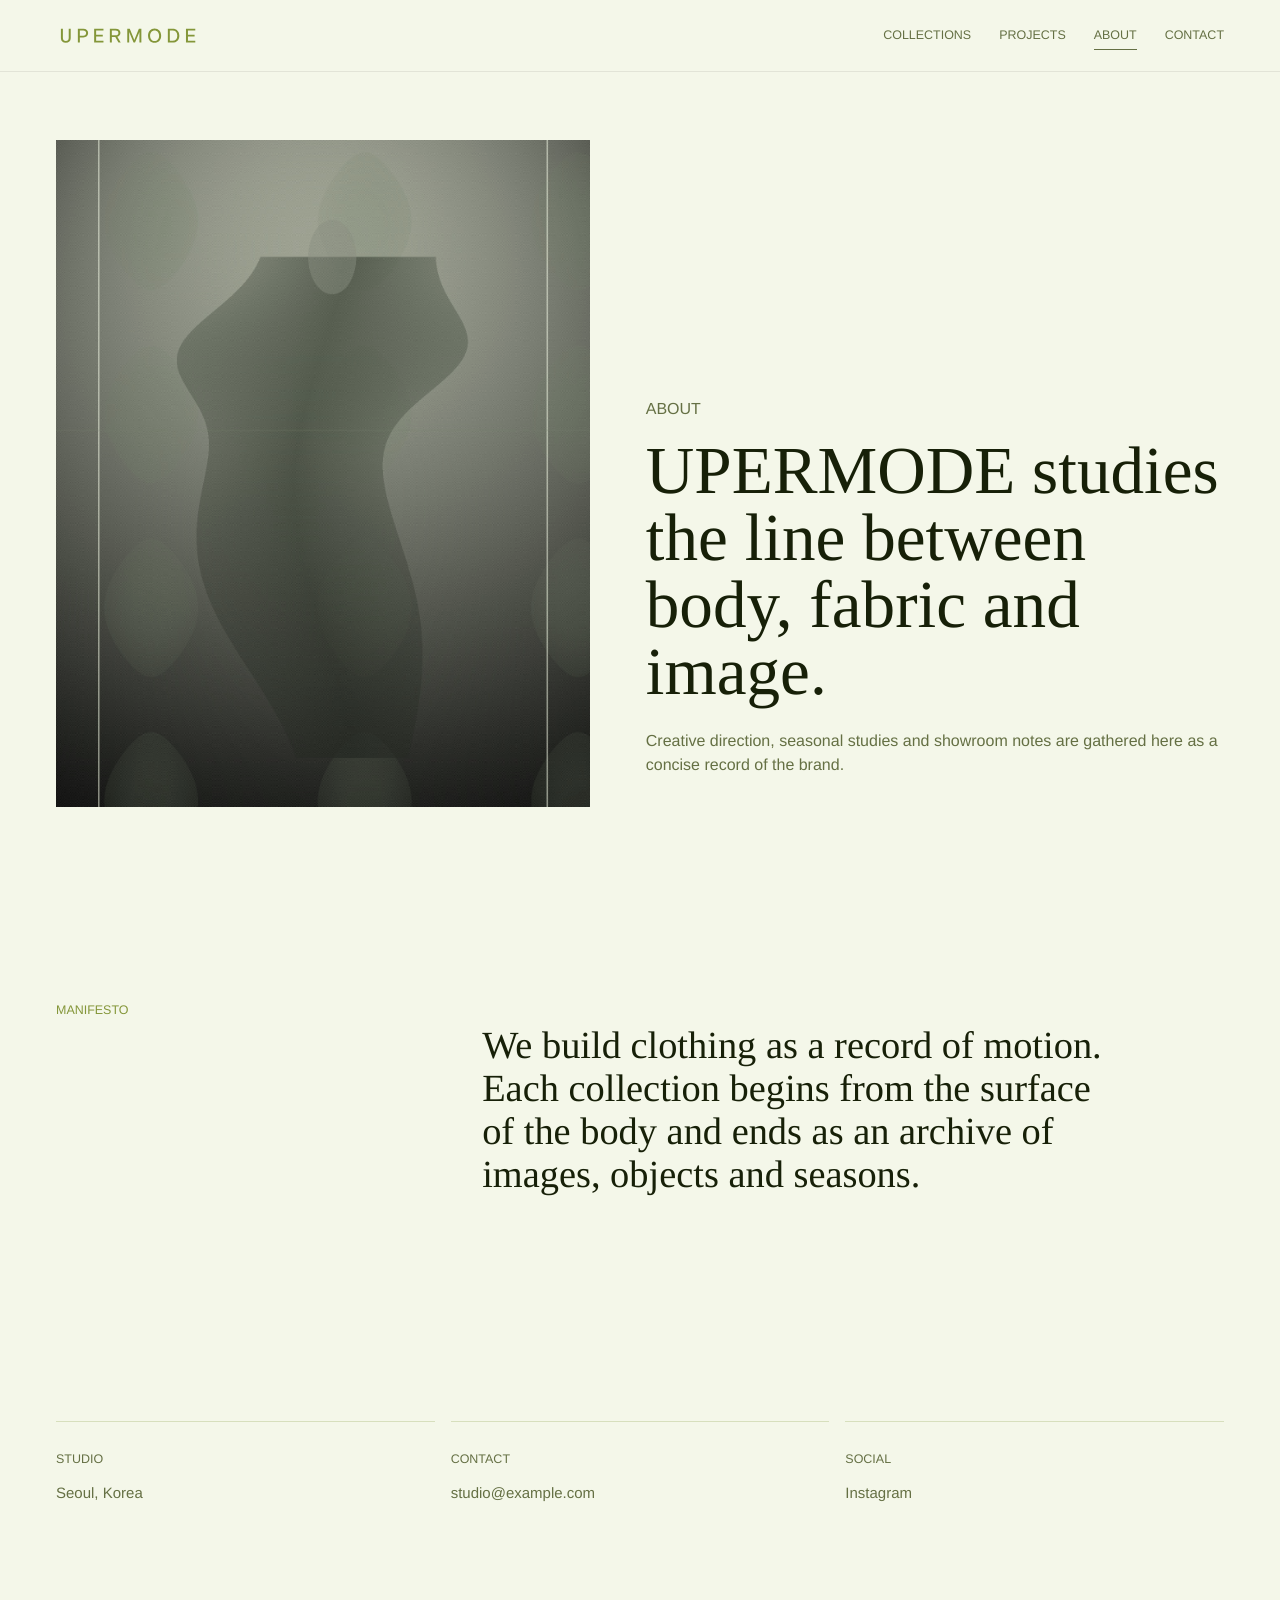
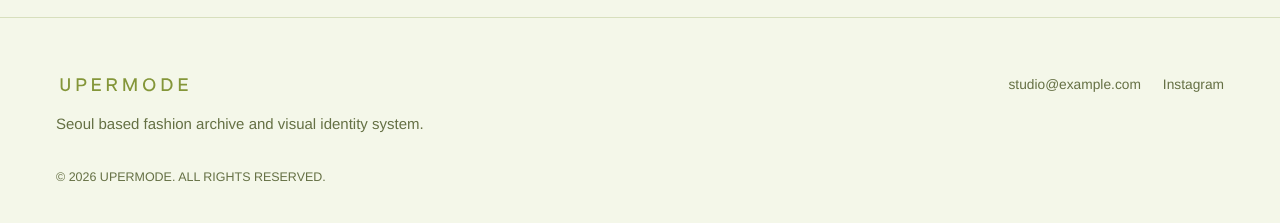
==== about/index.html @ 3949fc11 "Initial fashion archive website" ====
<!doctype html>
<html lang="ko">
  <head>
    <meta charset="utf-8">
    <meta name="viewport" content="width=device-width, initial-scale=1">
    <meta name="description" content="About UPERMODE fashion archive.">
    <title>About | UPERMODE</title>
    <link rel="stylesheet" href="../assets/css/styles.css">
  </head>
  <body data-page="about">
    <a class="skip-link" href="#main">본문으로 이동</a>

    <header class="site-header" data-header>
      <a class="brand-mark" href="../index.html" aria-label="UPERMODE home">
        <img src="../assets/brand/logo.svg" alt="UPERMODE">
      </a>
      <button class="menu-toggle" type="button" aria-expanded="false" aria-controls="site-menu" data-menu-toggle>
        <span></span>
        <span></span>
      </button>
      <nav class="site-nav" id="site-menu" data-menu>
        <a href="../collections/">Collections</a>
        <a href="../projects/">Projects</a>
        <a href="./" aria-current="page">About</a>
        <a href="#contact">Contact</a>
      </nav>
    </header>

    <main id="main">
      <section class="about-hero">
        <div class="about-hero__media reveal">
          <img src="../assets/images/about-studio.jpg" alt="UPERMODE studio image">
        </div>
        <div class="about-hero__text reveal">
          <p class="eyebrow">About</p>
          <h1>UPERMODE studies the line between body, fabric and image.</h1>
          <p>
            Creative direction, seasonal studies and showroom notes are gathered here as a
            concise record of the brand.
          </p>
        </div>
      </section>

      <section class="section manifesto" aria-label="Brand manifesto">
        <p class="section-kicker reveal">Manifesto</p>
        <div class="manifesto__copy reveal">
          <p>
            We build clothing as a record of motion. Each collection begins from the surface
            of the body and ends as an archive of images, objects and seasons.
          </p>
        </div>
      </section>

      <section class="section info-grid" aria-label="Brand information">
        <div class="info-block reveal">
          <p class="eyebrow">Studio</p>
          <p>Seoul, Korea</p>
        </div>
        <div class="info-block reveal">
          <p class="eyebrow">Contact</p>
          <p><a href="mailto:studio@example.com">studio@example.com</a></p>
        </div>
        <div class="info-block reveal">
          <p class="eyebrow">Social</p>
          <p><a href="https://instagram.com" target="_blank" rel="noreferrer">Instagram</a></p>
        </div>
      </section>
    </main>

    <footer class="site-footer" id="contact">
      <div>
        <img src="../assets/brand/logo.svg" alt="UPERMODE" class="footer-logo">
        <p>Seoul based fashion archive and visual identity system.</p>
      </div>
      <div class="footer-links">
        <a href="mailto:studio@example.com">studio@example.com</a>
        <a href="https://instagram.com" target="_blank" rel="noreferrer">Instagram</a>
      </div>
      <p class="copyright">© <span data-year></span> UPERMODE. All rights reserved.</p>
    </footer>

    <script src="../assets/js/site.js"></script>
  </body>
</html>
---- assets/css/styles.css ----
:root {
  --color-bg: #f4f7e9;
  --color-bg-rgb: 244, 247, 233;
  --color-panel: #fbfcf2;
  --color-text: #172008;
  --color-muted: #657044;
  --color-line: #d7dfbd;
  --color-accent: #849639;
  --color-accent-soft: #b8c875;
  --image-filter: saturate(0.84) sepia(0.18) hue-rotate(34deg);
  --font-sans: "Helvetica Neue", Arial, "Noto Sans KR", sans-serif;
  --font-serif: "Times New Roman", Times, "Noto Serif KR", serif;
  --header-height: 72px;
  --page-space: 56px;
}

*,
*::before,
*::after {
  box-sizing: border-box;
}

html {
  scroll-behavior: smooth;
  background: var(--color-bg);
}

body {
  margin: 0;
  background: var(--color-bg);
  color: var(--color-text);
  font-family: var(--font-sans);
  font-size: 15px;
  line-height: 1.55;
  text-rendering: geometricPrecision;
}

body.is-menu-open {
  overflow: hidden;
}

img {
  display: block;
  width: 100%;
  height: auto;
}

:where(.hero__image, .detail-hero > img, .image-card img, .project-tile img, .project-entry img, .collection-card img, .about-hero__media img) {
  filter: var(--image-filter);
}

a {
  color: inherit;
  text-decoration: none;
}

p,
h1,
h2,
h3,
figure {
  margin: 0;
}

h1,
h2 {
  font-weight: 400;
  line-height: 1;
}

h1 {
  font-family: var(--font-serif);
  font-size: 5.8rem;
}

h2 {
  font-family: var(--font-serif);
  font-size: 2.8rem;
}

button {
  color: inherit;
  font: inherit;
}

.skip-link {
  position: fixed;
  top: 12px;
  left: 12px;
  z-index: 100;
  transform: translateY(-160%);
  background: var(--color-text);
  color: var(--color-bg);
  padding: 10px 14px;
}

.skip-link:focus {
  transform: translateY(0);
}

.site-header {
  position: fixed;
  top: 0;
  left: 0;
  z-index: 50;
  display: flex;
  align-items: center;
  justify-content: space-between;
  width: 100%;
  height: var(--header-height);
  padding: 0 var(--page-space);
  background: rgba(var(--color-bg-rgb), 0.86);
  border-bottom: 1px solid rgba(17, 17, 17, 0.08);
  backdrop-filter: blur(18px);
  transition: background 220ms ease, border-color 220ms ease;
}

.site-header.is-scrolled {
  background: rgba(var(--color-bg-rgb), 0.96);
  border-color: var(--color-line);
}

.brand-mark {
  display: inline-flex;
  align-items: center;
  width: 146px;
}

.brand-mark img,
.footer-logo {
  height: auto;
}

.site-nav {
  display: flex;
  align-items: center;
  gap: 28px;
  color: var(--color-muted);
  font-size: 0.78rem;
  text-transform: uppercase;
}

.site-nav a {
  position: relative;
  padding: 8px 0;
}

.site-nav a::after {
  position: absolute;
  right: 0;
  bottom: 3px;
  left: 0;
  height: 1px;
  background: currentColor;
  content: "";
  transform: scaleX(0);
  transform-origin: right;
  transition: transform 220ms ease;
}

.site-nav a:hover::after,
.site-nav a:focus-visible::after,
.site-nav a[aria-current="page"]::after {
  transform: scaleX(1);
  transform-origin: left;
}

.menu-toggle {
  display: none;
}

.hero {
  position: relative;
  min-height: 92svh;
  overflow: hidden;
}

.hero__image,
.detail-hero > img {
  position: absolute;
  inset: 0;
  width: 100%;
  height: 100%;
  object-fit: cover;
}

.media-veil::after {
  position: absolute;
  inset: 0;
  pointer-events: none;
  background: linear-gradient(
    180deg,
    rgba(10, 10, 10, 0.18) 0%,
    rgba(10, 10, 10, 0.02) 42%,
    rgba(10, 10, 10, 0.58) 100%
  );
  content: "";
}

.hero__content,
.detail-hero__text {
  position: absolute;
  z-index: 1;
  left: var(--page-space);
  bottom: 68px;
  max-width: 740px;
  color: #ffffff;
}

.hero__content p:last-child,
.detail-hero__text p:last-child {
  max-width: 500px;
  margin-top: 20px;
  color: rgba(255, 255, 255, 0.78);
  font-size: 1rem;
}

.hero__cue {
  position: absolute;
  right: var(--page-space);
  bottom: 68px;
  z-index: 1;
  color: rgba(255, 255, 255, 0.76);
  font-size: 0.78rem;
  text-transform: uppercase;
}

.section {
  padding: 112px var(--page-space);
}

.section-heading {
  display: flex;
  align-items: end;
  justify-content: space-between;
  gap: 32px;
  margin-bottom: 36px;
}

.eyebrow,
.section-kicker,
figcaption,
.archive-row,
.project-tile span,
.project-entry span,
.copyright {
  font-size: 0.78rem;
  text-transform: uppercase;
}

.eyebrow,
.section-kicker {
  color: var(--color-accent);
}

.intro-grid,
.detail-copy,
.manifesto {
  display: grid;
  grid-template-columns: minmax(160px, 0.34fr) minmax(0, 0.66fr);
  gap: 44px;
}

.intro-grid__copy,
.detail-copy > div,
.manifesto__copy {
  max-width: 900px;
}

.intro-grid__copy p,
.detail-copy p,
.about-hero__text p,
.manifesto__copy p {
  max-width: 620px;
  margin-top: 24px;
  color: var(--color-muted);
  font-size: 1rem;
}

.image-grid {
  display: grid;
  grid-template-columns: repeat(12, minmax(0, 1fr));
  gap: 16px;
}

.image-card {
  grid-column: span 4;
}

.image-card--tall {
  grid-row: span 2;
}

.image-card--wide {
  grid-column: span 8;
}

.image-card img {
  aspect-ratio: 3 / 4;
  object-fit: cover;
  background: var(--color-line);
}

.image-card--wide img {
  aspect-ratio: 16 / 10;
}

.image-card--tall img {
  aspect-ratio: 4 / 5;
}

figcaption {
  display: flex;
  justify-content: space-between;
  margin-top: 9px;
  color: var(--color-muted);
}

.archive-list {
  border-top: 1px solid var(--color-line);
}

.archive-row {
  display: grid;
  grid-template-columns: 1.2fr 1fr auto;
  gap: 24px;
  align-items: center;
  min-height: 74px;
  border-bottom: 1px solid var(--color-line);
  color: var(--color-muted);
}

.archive-row span:first-child {
  color: var(--color-text);
  font-family: var(--font-serif);
  font-size: 1.8rem;
  text-transform: none;
}

.archive-row span:last-child {
  color: var(--color-accent);
}

.project-grid,
.project-index,
.collection-index,
.info-grid {
  display: grid;
  grid-template-columns: repeat(3, minmax(0, 1fr));
  gap: 16px;
}

.project-tile,
.project-entry,
.collection-card a,
.info-block {
  display: block;
  border-top: 1px solid var(--color-line);
  padding-top: 16px;
}

.project-tile img,
.project-entry img,
.collection-card img {
  aspect-ratio: 4 / 5;
  object-fit: cover;
  margin-bottom: 14px;
  background: var(--color-line);
}

.project-tile span,
.project-entry span {
  color: var(--color-text);
}

.project-entry p,
.collection-card p,
.info-block p {
  margin-top: 12px;
  color: var(--color-muted);
}

.collection-card h2 {
  margin-top: 12px;
  font-size: 2.1rem;
}

.page-hero {
  display: flex;
  align-items: flex-end;
  min-height: 58svh;
  padding: 150px var(--page-space) 72px;
}

.page-hero__text {
  max-width: 780px;
}

.page-hero h1 {
  margin-top: 12px;
}

.page-hero p:last-child {
  max-width: 520px;
  margin-top: 20px;
  color: var(--color-muted);
}

.detail-hero {
  position: relative;
  min-height: 88svh;
  overflow: hidden;
}

.detail-meta {
  display: grid;
  grid-template-columns: 0.65fr 0.65fr 1.7fr;
  gap: 18px;
  padding-top: 42px;
  padding-bottom: 42px;
  border-bottom: 1px solid var(--color-line);
}

.detail-meta div {
  border-top: 1px solid var(--color-line);
  padding-top: 16px;
}

.detail-meta p:last-child {
  margin-top: 8px;
  color: var(--color-muted);
}

.about-hero {
  display: grid;
  grid-template-columns: minmax(0, 0.48fr) minmax(0, 0.52fr);
  gap: 56px;
  align-items: end;
  min-height: 96svh;
  padding: 140px var(--page-space) 82px;
}

.about-hero__media img {
  aspect-ratio: 4 / 5;
  object-fit: cover;
}

.about-hero__text {
  padding-bottom: 28px;
}

.about-hero h1 {
  margin-top: 14px;
  font-size: 4.2rem;
}

.manifesto__copy p {
  color: var(--color-text);
  font-family: var(--font-serif);
  font-size: 2.4rem;
  line-height: 1.12;
}

.site-footer {
  display: grid;
  grid-template-columns: 1fr auto;
  gap: 32px;
  padding: 56px var(--page-space) 36px;
  border-top: 1px solid var(--color-line);
  color: var(--color-muted);
}

.footer-logo {
  width: 138px;
  margin-bottom: 18px;
}

.footer-links {
  display: flex;
  gap: 22px;
  align-items: start;
  font-size: 0.86rem;
}

.copyright {
  grid-column: 1 / -1;
  color: var(--color-muted);
}

.reveal {
  opacity: 0;
  transform: translateY(18px);
  transition: opacity 700ms ease, transform 700ms ease;
}

.reveal.is-visible {
  opacity: 1;
  transform: translateY(0);
}

@media (prefers-reduced-motion: reduce) {
  *,
  *::before,
  *::after {
    scroll-behavior: auto !important;
    transition-duration: 1ms !important;
  }

  .reveal {
    opacity: 1;
    transform: none;
  }
}

@media (max-width: 980px) {
  :root {
    --page-space: 28px;
  }

  h1 {
    font-size: 4.2rem;
  }

  h2 {
    font-size: 2.25rem;
  }

  .project-grid,
  .project-index,
  .collection-index,
  .info-grid {
    grid-template-columns: 1fr 1fr;
  }

  .image-card,
  .image-card--wide {
    grid-column: span 6;
  }

  .about-hero {
    grid-template-columns: 1fr;
    min-height: auto;
  }

  .about-hero h1 {
    font-size: 3.3rem;
  }
}

@media (max-width: 720px) {
  :root {
    --header-height: 64px;
    --page-space: 18px;
  }

  body {
    font-size: 14px;
  }

  h1 {
    font-size: 3.15rem;
  }

  h2 {
    font-size: 2rem;
  }

  .site-header {
    padding-right: 18px;
    padding-left: 18px;
    backdrop-filter: none;
  }

  .brand-mark {
    width: 126px;
  }

  .menu-toggle {
    position: relative;
    z-index: 70;
    display: grid;
    width: 42px;
    height: 42px;
    place-items: center;
    border: 0;
    background: transparent;
    cursor: pointer;
  }

  .menu-toggle span {
    width: 21px;
    height: 1px;
    background: currentColor;
    transition: transform 220ms ease;
  }

  .menu-toggle[aria-expanded="true"] span:first-child {
    transform: translateY(4px) rotate(38deg);
  }

  .menu-toggle[aria-expanded="true"] span:last-child {
    transform: translateY(-4px) rotate(-38deg);
  }

  .site-nav {
    position: fixed;
    top: 0;
    right: 0;
    bottom: 0;
    left: 0;
    z-index: 60;
    display: flex;
    flex-direction: column;
    align-items: flex-start;
    justify-content: flex-end;
    min-height: 100svh;
    gap: 16px;
    padding: 110px 18px 34px;
    background: var(--color-bg);
    color: var(--color-text);
    font-family: var(--font-serif);
    font-size: 2.65rem;
    text-transform: none;
    transform: translateY(-100%);
    transition: transform 260ms ease;
  }

  .site-nav.is-open {
    transform: translateY(0);
  }

  .hero {
    min-height: 91svh;
  }

  .hero__content,
  .detail-hero__text {
    right: 18px;
    bottom: 84px;
    left: 18px;
  }

  .hero__cue {
    right: auto;
    bottom: 34px;
    left: 18px;
  }

  .section {
    padding-top: 74px;
    padding-bottom: 74px;
  }

  .section-heading,
  .intro-grid,
  .detail-copy,
  .manifesto {
    display: block;
  }

  .section-heading h2,
  .intro-grid__copy,
  .detail-copy > div,
  .manifesto__copy {
    margin-top: 14px;
  }

  .image-grid {
    display: block;
  }

  .image-card + .image-card {
    margin-top: 24px;
  }

  .image-card img,
  .image-card--wide img,
  .image-card--tall img {
    aspect-ratio: 4 / 5;
  }

  .archive-row {
    grid-template-columns: 1fr auto;
    gap: 10px;
    min-height: 82px;
  }

  .archive-row span:nth-child(2) {
    grid-column: 1 / -1;
    order: 3;
  }

  .archive-row span:first-child {
    font-size: 1.45rem;
  }

  .project-grid,
  .project-index,
  .collection-index,
  .info-grid,
  .detail-meta {
    grid-template-columns: 1fr;
  }

  .page-hero {
    min-height: 50svh;
    padding-top: 126px;
    padding-bottom: 54px;
  }

  .detail-hero {
    min-height: 82svh;
  }

  .about-hero {
    gap: 34px;
    padding-top: 112px;
    padding-bottom: 64px;
  }

  .about-hero h1 {
    font-size: 2.65rem;
  }

  .manifesto__copy p {
    font-size: 1.8rem;
  }

  .site-footer {
    grid-template-columns: 1fr;
  }

  .footer-links {
    display: grid;
    gap: 10px;
  }
}
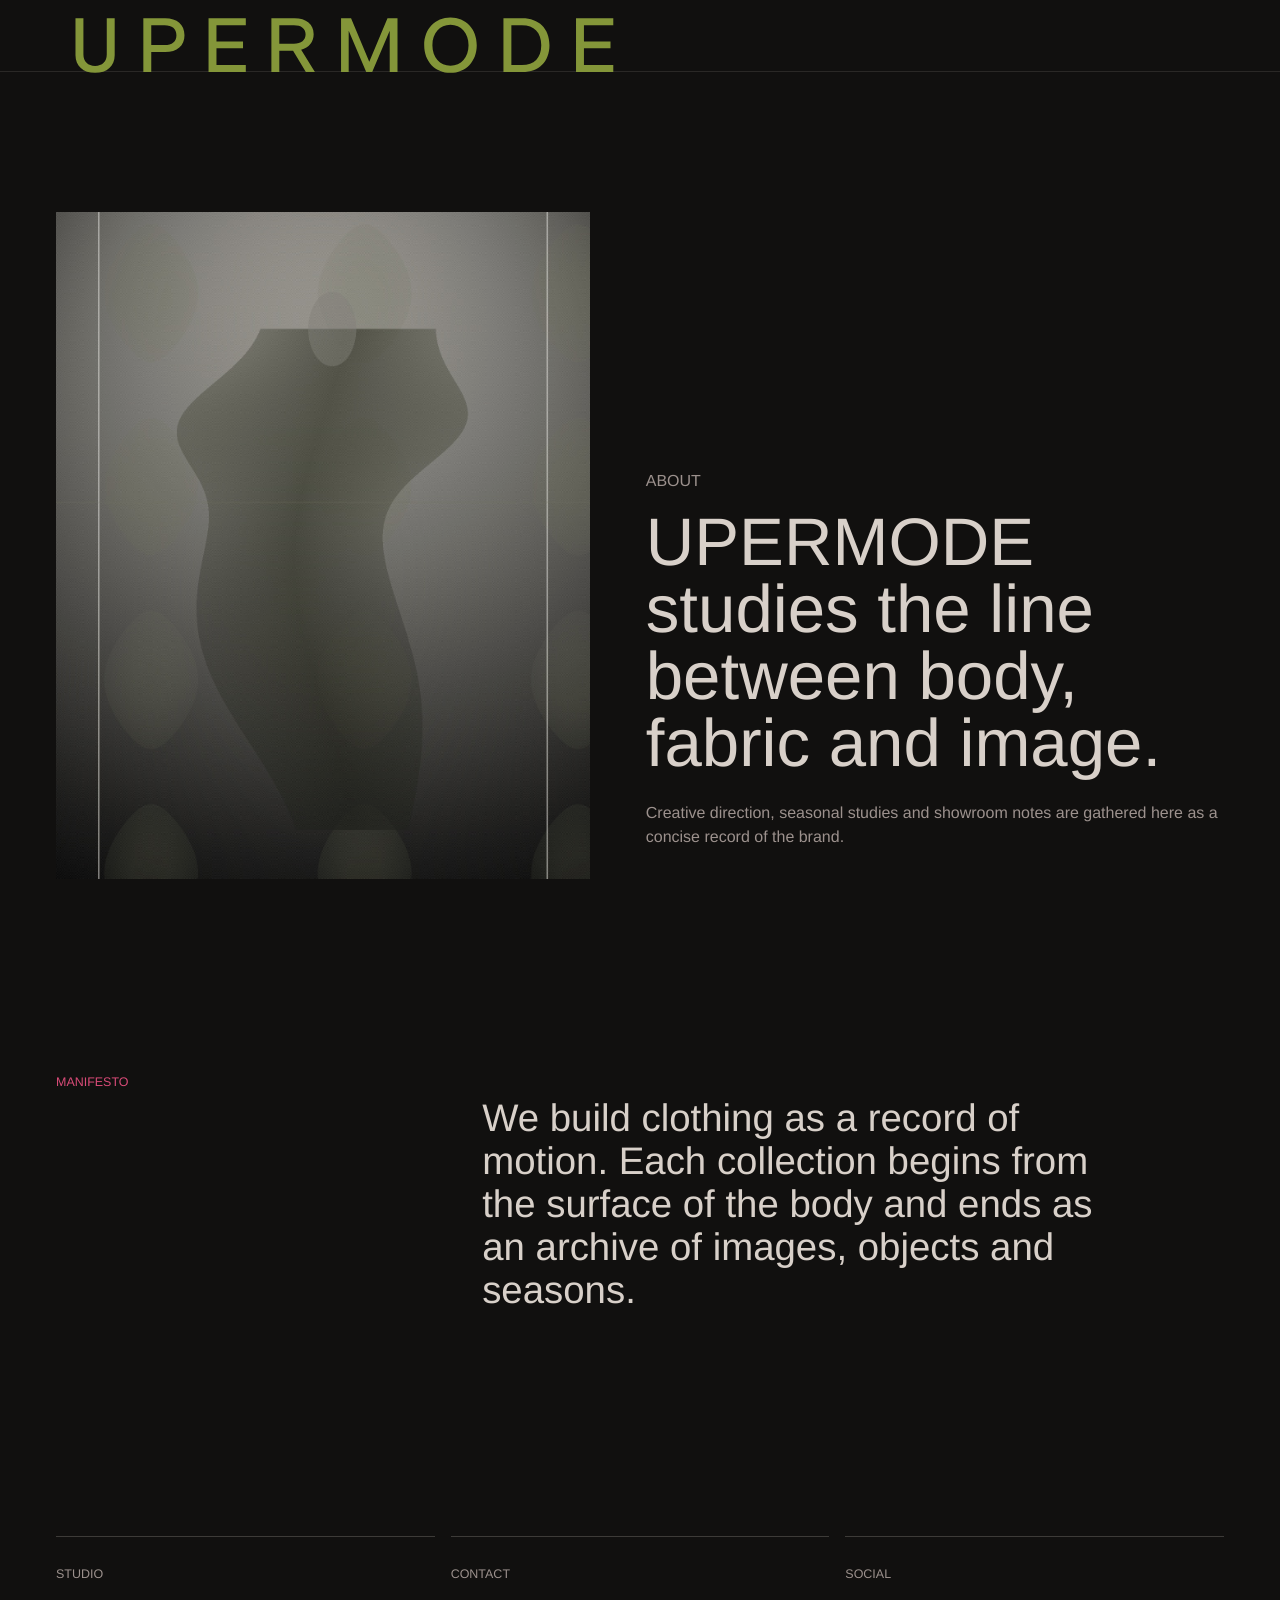
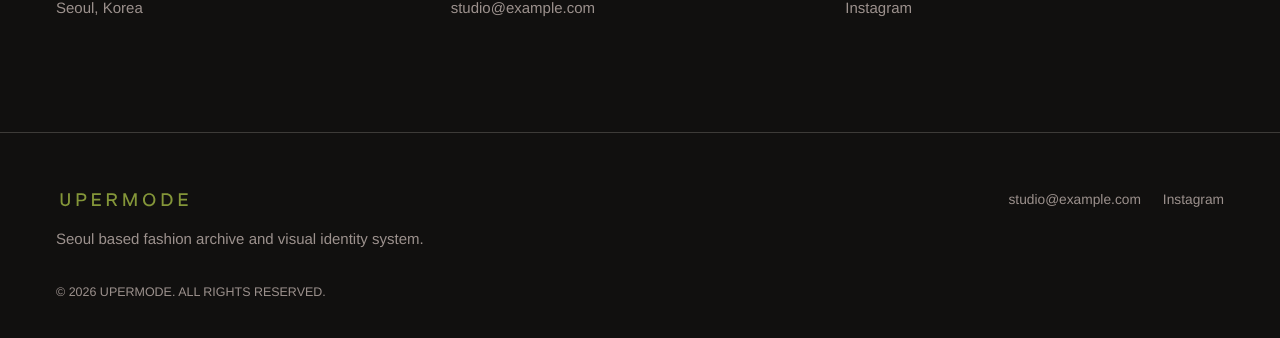
==== commit 782dcfa0: "Retone site to match hero image" ====
--- a/about/index.html
+++ b/about/index.html
@@ -5,7 +5,7 @@
     <meta name="viewport" content="width=device-width, initial-scale=1">
     <meta name="description" content="About UPERMODE fashion archive.">
     <title>About | UPERMODE</title>
-    <link rel="stylesheet" href="../assets/css/styles.css">
+    <link rel="stylesheet" href="../assets/css/styles.css?v=tone-20260612">
   </head>
   <body data-page="about">
     <a class="skip-link" href="#main">본문으로 이동</a>
--- a/assets/css/styles.css
+++ b/assets/css/styles.css
@@ -1,15 +1,14 @@
 :root {
-  --color-bg: #f4f7e9;
-  --color-bg-rgb: 244, 247, 233;
-  --color-panel: #fbfcf2;
-  --color-text: #172008;
-  --color-muted: #657044;
-  --color-line: #d7dfbd;
-  --color-accent: #849639;
-  --color-accent-soft: #b8c875;
-  --image-filter: saturate(0.84) sepia(0.18) hue-rotate(34deg);
-  --font-sans: "Helvetica Neue", Arial, "Noto Sans KR", sans-serif;
-  --font-serif: "Times New Roman", Times, "Noto Serif KR", serif;
+  --color-bg: #11100f;
+  --color-bg-rgb: 17, 16, 15;
+  --color-panel: #181514;
+  --color-text: #d8d0c9;
+  --color-muted: #9c918d;
+  --color-line: rgba(216, 208, 201, 0.22);
+  --color-accent: #d94b78;
+  --color-accent-soft: #7d2f48;
+  --image-filter: saturate(0.96) contrast(1.04) brightness(0.94);
+  --font-sans: "Helvetica Neue", Arial, "Pretendard", "Noto Sans KR", sans-serif;
   --header-height: 72px;
   --page-space: 56px;
 }
@@ -39,13 +38,18 @@
   overflow: hidden;
 }
 
+body.is-home {
+  background: var(--color-bg);
+  color: #d8d0c9;
+}
+
 img {
   display: block;
   width: 100%;
   height: auto;
 }
 
-:where(.hero__image, .detail-hero > img, .image-card img, .project-tile img, .project-entry img, .collection-card img, .about-hero__media img) {
+:where(.detail-hero > img, .image-card img, .project-tile img, .project-entry img, .collection-card img, .about-hero__media img) {
   filter: var(--image-filter);
 }
 
@@ -64,17 +68,17 @@
 
 h1,
 h2 {
-  font-weight: 400;
+  font-weight: 500;
   line-height: 1;
 }
 
 h1 {
-  font-family: var(--font-serif);
+  font-family: var(--font-sans);
   font-size: 5.8rem;
 }
 
 h2 {
-  font-family: var(--font-serif);
+  font-family: var(--font-sans);
   font-size: 2.8rem;
 }
 
@@ -98,41 +102,92 @@
   transform: translateY(0);
 }
 
+.visually-hidden {
+  position: absolute;
+  width: 1px;
+  height: 1px;
+  overflow: hidden;
+  clip: rect(0 0 0 0);
+  white-space: nowrap;
+}
+
 .site-header {
-  position: fixed;
+  position: sticky;
   top: 0;
-  left: 0;
   z-index: 50;
-  display: flex;
+  display: grid;
+  grid-template-columns: 1fr auto 1fr;
   align-items: center;
-  justify-content: space-between;
   width: 100%;
   height: var(--header-height);
   padding: 0 var(--page-space);
-  background: rgba(var(--color-bg-rgb), 0.86);
-  border-bottom: 1px solid rgba(17, 17, 17, 0.08);
-  backdrop-filter: blur(18px);
+  background: var(--color-bg);
+  border-bottom: 1px solid rgba(216, 208, 201, 0.12);
   transition: background 220ms ease, border-color 220ms ease;
 }
 
 .site-header.is-scrolled {
-  background: rgba(var(--color-bg-rgb), 0.96);
-  border-color: var(--color-line);
-}
-
-.brand-mark {
+  background: var(--color-bg);
+  border-color: rgba(216, 208, 201, 0.18);
+}
+
+.header-wordmark img,
+.footer-logo {
+  height: auto;
+}
+
+.header-categories {
+  display: flex;
+  align-items: center;
+  justify-self: start;
+  gap: 24px;
+  color: #d8d0c9;
+  font-size: 0.78rem;
+  text-transform: uppercase;
+}
+
+.header-categories a {
+  padding: 8px 0;
+}
+
+.header-wordmark {
   display: inline-flex;
   align-items: center;
-  width: 146px;
-}
-
-.brand-mark img,
-.footer-logo {
-  height: auto;
+  width: clamp(48px, 5vw, 72px);
+  justify-self: center;
+}
+
+.header-wordmark img {
+  filter: none;
+}
+
+.header-actions {
+  display: flex;
+  align-items: center;
+  justify-self: end;
+  gap: 20px;
+  color: #d8d0c9;
+}
+
+.header-actions a {
+  display: grid;
+  width: 28px;
+  height: 28px;
+  place-items: center;
+}
+
+.header-actions svg {
+  width: 100%;
+  height: 100%;
+  fill: none;
+  stroke: currentColor;
+  stroke-width: 1.45;
+  stroke-linecap: round;
+  stroke-linejoin: round;
 }
 
 .site-nav {
-  display: flex;
+  display: none;
   align-items: center;
   gap: 28px;
   color: var(--color-muted);
@@ -171,14 +226,24 @@
 
 .hero {
   position: relative;
-  min-height: 92svh;
+  min-height: calc(100svh - var(--header-height));
   overflow: hidden;
 }
 
-.hero__image,
+.hero__media-scroll,
 .detail-hero > img {
   position: absolute;
   inset: 0;
+  width: 100%;
+  height: 100%;
+}
+
+.hero__media-scroll {
+  overflow: hidden;
+}
+
+.hero__image,
+.detail-hero > img {
   width: 100%;
   height: 100%;
   object-fit: cover;
@@ -204,15 +269,31 @@
   left: var(--page-space);
   bottom: 68px;
   max-width: 740px;
-  color: #ffffff;
+  color: #d8d0c9;
 }
 
 .hero__content p:last-child,
 .detail-hero__text p:last-child {
   max-width: 500px;
   margin-top: 20px;
-  color: rgba(255, 255, 255, 0.78);
+  color: rgba(216, 208, 201, 0.78);
   font-size: 1rem;
+}
+
+.hero__content .hero-statement {
+  max-width: 720px;
+  margin-top: 14px;
+  color: #d8d0c9;
+  font-size: clamp(1.05rem, 2vw, 1.75rem);
+  line-height: 1.2;
+}
+
+.hero__content .hero-lead {
+  margin: 0;
+  color: #d8d0c9;
+  font-size: clamp(1.2rem, 2.3vw, 2rem);
+  font-weight: 600;
+  line-height: 1.08;
 }
 
 .hero__cue {
@@ -220,7 +301,7 @@
   right: var(--page-space);
   bottom: 68px;
   z-index: 1;
-  color: rgba(255, 255, 255, 0.76);
+  color: rgba(216, 208, 201, 0.76);
   font-size: 0.78rem;
   text-transform: uppercase;
 }
@@ -309,6 +390,43 @@
   aspect-ratio: 4 / 5;
 }
 
+.lookbook .image-grid--editorial {
+  display: block;
+}
+
+.lookbook .image-card,
+.lookbook .image-card--wide {
+  display: grid;
+  grid-column: auto;
+  justify-items: start;
+  min-height: calc(100svh - var(--header-height));
+  align-content: center;
+}
+
+.lookbook .image-card:nth-child(even) {
+  justify-items: end;
+}
+
+.lookbook .image-card + .image-card {
+  margin-top: 10svh;
+}
+
+.lookbook .image-card img,
+.lookbook .image-card--wide img,
+.lookbook .image-card--tall img {
+  width: auto;
+  max-width: min(100%, 72vw);
+  max-height: 78svh;
+  margin: 0;
+  aspect-ratio: auto;
+  object-fit: contain;
+  filter: none;
+}
+
+.lookbook .image-card figcaption {
+  width: min(100%, 72vw);
+}
+
 figcaption {
   display: flex;
   justify-content: space-between;
@@ -332,7 +450,6 @@
 
 .archive-row span:first-child {
   color: var(--color-text);
-  font-family: var(--font-serif);
   font-size: 1.8rem;
   text-transform: none;
 }
@@ -456,7 +573,7 @@
 
 .manifesto__copy p {
   color: var(--color-text);
-  font-family: var(--font-serif);
+  font-weight: 500;
   font-size: 2.4rem;
   line-height: 1.12;
 }
@@ -487,6 +604,35 @@
   color: var(--color-muted);
 }
 
+.is-home .section,
+.is-home .site-footer {
+  background: var(--color-bg);
+}
+
+.is-home :where(
+  h1,
+  h2,
+  h3,
+  p,
+  a,
+  span,
+  figcaption,
+  .eyebrow,
+  .section-kicker,
+  .archive-row,
+  .archive-row span:first-child,
+  .archive-row span:last-child,
+  .project-tile span,
+  .project-entry span,
+  .copyright
+) {
+  color: #d8d0c9;
+}
+
+.is-home :where(.archive-list, .archive-row, .project-tile, .project-entry, .collection-card a, .info-block, .site-footer) {
+  border-color: rgba(216, 208, 201, 0.24);
+}
+
 .reveal {
   opacity: 0;
   transform: translateY(18px);
@@ -566,13 +712,21 @@
   }
 
   .site-header {
+    grid-template-columns: auto 1fr auto;
     padding-right: 18px;
     padding-left: 18px;
-    backdrop-filter: none;
-  }
-
-  .brand-mark {
-    width: 126px;
+  }
+
+  .header-categories {
+    display: none;
+  }
+
+  .header-wordmark {
+    width: min(56px, 16vw);
+  }
+
+  .header-actions {
+    display: none;
   }
 
   .menu-toggle {
@@ -618,7 +772,8 @@
     padding: 110px 18px 34px;
     background: var(--color-bg);
     color: var(--color-text);
-    font-family: var(--font-serif);
+    font-family: var(--font-sans);
+    font-weight: 500;
     font-size: 2.65rem;
     text-transform: none;
     transform: translateY(-100%);
@@ -630,7 +785,30 @@
   }
 
   .hero {
+    height: 91svh;
     min-height: 91svh;
+  }
+
+  .hero__media-scroll {
+    overflow-x: auto;
+    overflow-y: hidden;
+    overscroll-behavior-x: contain;
+    scroll-snap-type: x proximity;
+    -webkit-overflow-scrolling: touch;
+  }
+
+  .hero__media-scroll::-webkit-scrollbar {
+    height: 0;
+  }
+
+  .hero__image {
+    width: auto;
+    max-width: none;
+    min-width: 100%;
+    height: 100%;
+    object-fit: contain;
+    object-position: left center;
+    scroll-snap-align: start;
   }
 
   .hero__content,
@@ -677,6 +855,27 @@
   .image-card--wide img,
   .image-card--tall img {
     aspect-ratio: 4 / 5;
+  }
+
+  .lookbook .image-card,
+  .lookbook .image-card--wide {
+    justify-items: start;
+  }
+
+  .lookbook .image-card:nth-child(even) {
+    justify-items: end;
+  }
+
+  .lookbook .image-card img,
+  .lookbook .image-card--wide img,
+  .lookbook .image-card--tall img {
+    max-width: 86vw;
+    max-height: 72svh;
+    aspect-ratio: auto;
+  }
+
+  .lookbook .image-card figcaption {
+    width: 86vw;
   }
 
   .archive-row {
